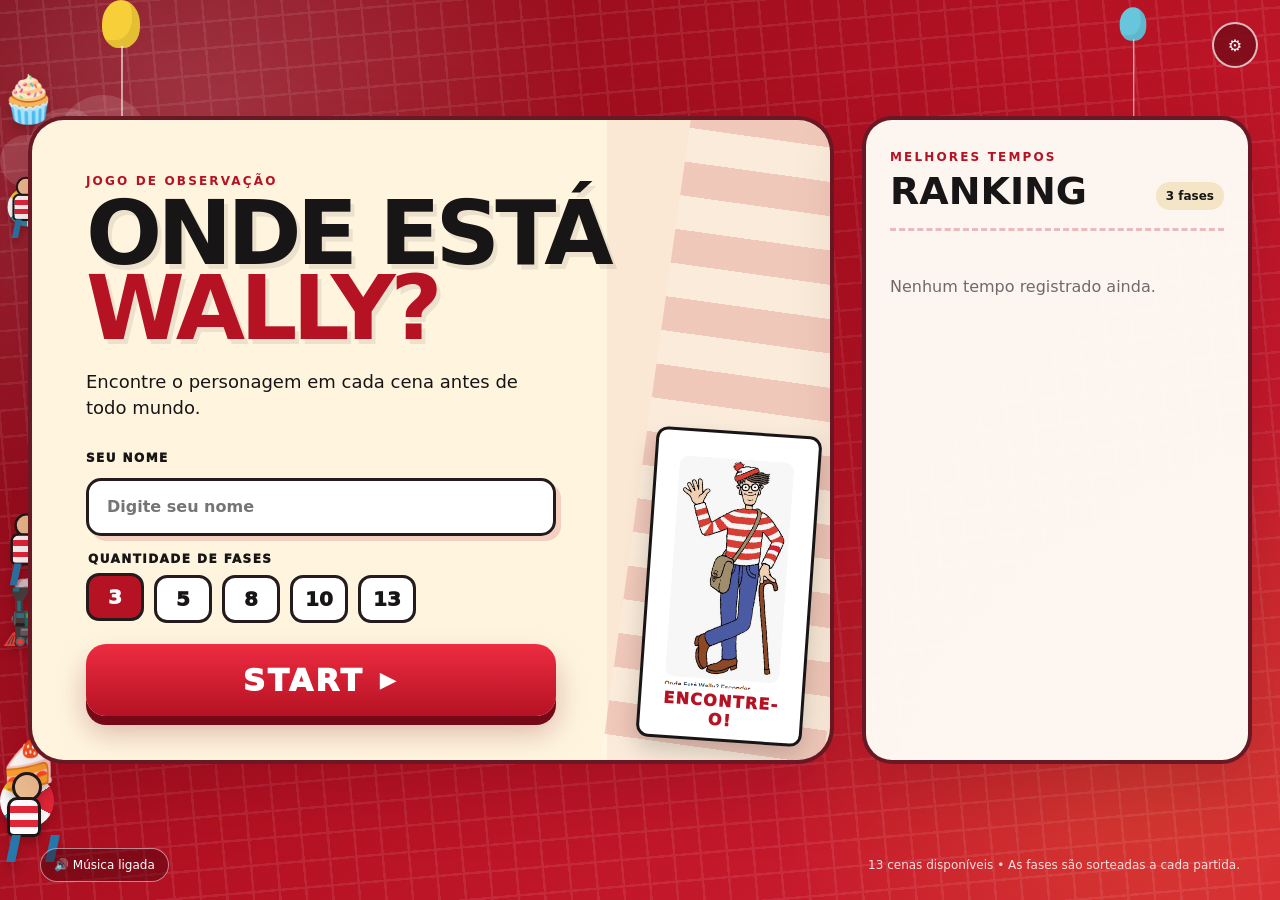
==== index.html @ ff806651 "first commit" ====
<!doctype html>
<html lang="pt-BR">
<head>
  <meta charset="UTF-8" />
  <meta name="viewport" content="width=device-width, initial-scale=1.0" />
  <meta name="theme-color" content="#b51223" />
  <title>Onde Está Wally?</title>
  <link rel="stylesheet" href="styles.css" />
</head>
<body>
  <main id="app">
    <section id="menuScreen" class="screen menu-screen active" aria-labelledby="gameTitle">
      <div class="animated-world" aria-hidden="true">
        <span class="cloud cloud-a"></span>
        <span class="cloud cloud-b"></span>
        <span class="balloon balloon-a"></span>
        <span class="balloon balloon-b"></span>
        <span class="beach-ball ball-a"></span>
        <span class="beach-ball ball-b"></span>
        <span class="cake cake-a">🍰</span>
        <span class="cake cake-b">🧁</span>
        <span class="train train-a">🚂</span>
        <span class="walker walker-a"><i></i></span>
        <span class="walker walker-b"><i></i></span>
        <span class="walker walker-c"><i></i></span>
      </div>

      <button id="settingsBtn" class="icon-btn settings-btn" type="button" aria-label="Configurar jogo" title="Configurar jogo">⚙</button>

      <div class="menu-layout">
        <section class="hero-card">
          <div class="target-card" aria-hidden="true">
            <img src="assets/ui/wally.png" alt="" draggable="false" />
            <span>ENCONTRE-O!</span>
          </div>

          <div class="hero-copy">
            <p class="eyebrow">JOGO DE OBSERVAÇÃO</p>
            <h1 id="gameTitle">ONDE ESTÁ<br><span>WALLY?</span></h1>
            <p class="subtitle">Encontre o personagem em cada cena antes de todo mundo.</p>
          </div>

          <form id="startForm" class="start-form" autocomplete="off">
            <label for="playerName">Seu nome</label>
            <input id="playerName" name="playerName" maxlength="18" placeholder="Digite seu nome" required />

            <fieldset>
              <legend>Quantidade de fases</legend>
              <div class="phase-options" id="phaseOptions">
                <label><input type="radio" name="phaseCount" value="3" checked><span>3</span></label>
                <label><input type="radio" name="phaseCount" value="5"><span>5</span></label>
                <label><input type="radio" name="phaseCount" value="8"><span>8</span></label>
                <label><input type="radio" name="phaseCount" value="10"><span>10</span></label>
                <label><input type="radio" name="phaseCount" value="13"><span>13</span></label>
              </div>
            </fieldset>

            <button class="start-btn" type="submit"><span>START</span><b>▶</b></button>
          </form>
        </section>

        <aside class="ranking-card" aria-labelledby="rankingTitle">
          <div class="ranking-heading">
            <div>
              <p class="eyebrow">MELHORES TEMPOS</p>
              <h2 id="rankingTitle">RANKING</h2>
            </div>
            <span id="rankingMode">3 fases</span>
          </div>
          <ol id="rankingList" class="ranking-list"></ol>
          <p id="rankingEmpty" class="ranking-empty">Nenhum tempo registrado ainda.</p>
        </aside>
      </div>

      <div class="menu-bottom">
        <button id="soundMenuBtn" class="sound-pill" type="button" aria-pressed="true">🔊 Música ligada</button>
        <span>13 cenas disponíveis • As fases são sorteadas a cada partida.</span>
      </div>
    </section>

    <section id="gameScreen" class="screen game-screen" aria-label="Jogo">
      <div class="game-hud">
        <div class="hud-box">
          <span class="hud-label">FASE</span>
          <strong id="phaseLabel">1/3</strong>
        </div>
        <div class="hud-box timer-box">
          <span class="hud-label">TEMPO</span>
          <strong id="timer">00:00.000</strong>
        </div>
        <div class="hud-actions">
          <button id="soundGameBtn" class="hud-icon" type="button" aria-label="Ligar ou desligar música">🔊</button>
          <button id="exitBtn" class="hud-icon" type="button" aria-label="Voltar ao menu">✕</button>
        </div>
      </div>

      <div class="stage-shell" id="stageShell">
        <div class="stage" id="stage">
          <img id="sceneImage" alt="Cena do jogo" draggable="false" />
          <button id="targetHitbox" class="target-hitbox" type="button" aria-label=""></button>
        </div>
      </div>

      <div id="foundOverlay" class="found-overlay" aria-live="polite">
        <div class="found-burst">
          <span>✓</span>
          <strong>ACHOU!</strong>
          <small id="foundTime">00:00.000</small>
        </div>
      </div>
    </section>

    <section id="resultScreen" class="screen result-screen" aria-labelledby="resultTitle">
      <div class="confetti" aria-hidden="true"></div>
      <div class="result-card">
        <p class="eyebrow">PARTIDA FINALIZADA</p>
        <h2 id="resultTitle">MANDOU BEM!</h2>
        <p id="resultPlayer" class="result-player"></p>

        <div class="result-time">
          <span>Tempo total</span>
          <strong id="resultTime">00:00.000</strong>
        </div>

        <div class="result-rank">
          <span>Sua posição</span>
          <strong id="resultPosition">#1</strong>
          <small id="resultMode">Ranking de 3 fases</small>
        </div>

        <div class="result-actions">
          <button id="playAgainBtn" class="primary-action" type="button">JOGAR NOVAMENTE</button>
          <button id="backMenuBtn" class="secondary-action" type="button">VOLTAR AO MENU</button>
        </div>
      </div>
    </section>

    <dialog id="settingsDialog" class="settings-dialog">
      <form method="dialog" class="settings-panel">
        <div class="settings-head">
          <div>
            <p class="eyebrow">AJUSTE DO PROJETO</p>
            <h2>Configurar pontos</h2>
          </div>
          <button class="dialog-close" value="cancel" aria-label="Fechar">✕</button>
        </div>
        <p>Use o calibrador caso alguma edição da imagem tenha o personagem em outra posição.</p>
        <a class="calibrate-link" href="calibrar.html">ABRIR CALIBRADOR</a>
        <button id="clearRankingBtn" class="danger-link" type="button">Limpar ranking local</button>
      </form>
    </dialog>
  </main>

  <script src="game.js"></script>
</body>
</html>
---- styles.css ----
:root {
  --red: #b51223;
  --red-dark: #760918;
  --red-bright: #e52639;
  --cream: #fff5df;
  --paper: #fffdf7;
  --ink: #181516;
  --blue: #2f9eb7;
  --yellow: #f7cf38;
  --shadow: 0 24px 70px rgba(83, 5, 19, .24);
}

* { box-sizing: border-box; }
html, body { margin: 0; min-height: 100%; }
body {
  font-family: "Trebuchet MS", "Arial Rounded MT Bold", system-ui, sans-serif;
  color: var(--ink);
  background: #16070a;
  overflow-x: hidden;
}
button, input { font: inherit; }
button { -webkit-tap-highlight-color: transparent; }
img { -webkit-user-drag: none; user-select: none; }

.screen { display: none; min-height: 100vh; }
.screen.active { display: flex; }

.menu-screen {
  position: relative;
  overflow: hidden;
  align-items: center;
  justify-content: center;
  padding: 48px 28px 68px;
  background:
    radial-gradient(circle at 15% 15%, rgba(255,255,255,.18), transparent 30%),
    radial-gradient(circle at 90% 85%, rgba(255,213,54,.16), transparent 28%),
    linear-gradient(135deg, #7f0918 0%, #b51223 50%, #d42034 100%);
}
.menu-screen::before {
  content: "";
  position: absolute;
  inset: 0;
  opacity: .08;
  background-image:
    repeating-linear-gradient(0deg, #fff 0 2px, transparent 2px 22px),
    repeating-linear-gradient(90deg, #fff 0 2px, transparent 2px 22px);
  transform: rotate(-5deg) scale(1.2);
}

.menu-layout {
  position: relative;
  z-index: 3;
  display: grid;
  grid-template-columns: minmax(560px, 830px) minmax(300px, 390px);
  gap: 28px;
  width: min(1240px, 100%);
  align-items: stretch;
}

.hero-card, .ranking-card {
  border: 4px solid rgba(93,7,21,.92);
  box-shadow: var(--shadow);
}
.hero-card {
  position: relative;
  overflow: hidden;
  min-height: 600px;
  border-radius: 36px;
  padding: 54px 54px 44px;
  background:
    linear-gradient(90deg, transparent 0 72%, rgba(181,18,35,.06) 72%),
    var(--cream);
}
.hero-card::after {
  content: "";
  position: absolute;
  right: -34px;
  top: -20px;
  width: 220px;
  height: 720px;
  opacity: .15;
  background: repeating-linear-gradient(0deg, var(--red) 0 34px, #fff 34px 68px);
  transform: rotate(8deg);
}
.hero-copy, .start-form { position: relative; z-index: 2; max-width: 525px; }
.eyebrow {
  margin: 0 0 8px;
  font-size: 12px;
  font-weight: 900;
  letter-spacing: .18em;
  color: var(--red);
}
h1 {
  margin: 0;
  font-size: clamp(58px, 7vw, 92px);
  line-height: .84;
  letter-spacing: -.055em;
  text-shadow: 4px 5px 0 rgba(0,0,0,.08);
}
h1 span { color: var(--red); }
.subtitle { max-width: 470px; margin: 22px 0 30px; font-size: 18px; line-height: 1.45; }

.target-card {
  position: absolute;
  z-index: 4;
  right: 18px;
  bottom: 18px;
  width: 166px;
  padding: 12px 12px 9px;
  transform: rotate(4deg);
  border: 3px solid #181516;
  border-radius: 12px;
  background: #fff;
  box-shadow: 0 12px 24px rgba(0,0,0,.18);
}
.target-card img { display: block; width: 100%; max-height: 242px; object-fit: contain; }
.target-card span { display: block; margin-top: 4px; text-align: center; font-weight: 1000; color: var(--red); letter-spacing: .08em; }

.start-form { display: grid; gap: 13px; }
.start-form > label, fieldset legend { font-size: 12px; font-weight: 1000; text-transform: uppercase; letter-spacing: .12em; }
.start-form input[type="text"], #playerName {
  width: min(100%, 470px);
  height: 58px;
  border: 3px solid #241b1d;
  border-radius: 15px;
  padding: 0 18px;
  outline: none;
  background: #fff;
  box-shadow: 5px 5px 0 rgba(181,18,35,.16);
  font-weight: 800;
}
#playerName:focus { border-color: var(--red); }
fieldset { margin: 3px 0 0; padding: 0; border: 0; }
.phase-options { display: flex; flex-wrap: wrap; gap: 10px; margin-top: 9px; }
.phase-options input { position: absolute; opacity: 0; pointer-events: none; }
.phase-options span {
  display: grid;
  place-items: center;
  width: 58px;
  height: 48px;
  border: 3px solid #241b1d;
  border-radius: 13px;
  background: #fff;
  font-size: 20px;
  font-weight: 1000;
  cursor: pointer;
  transition: transform .15s ease, background .15s ease, color .15s ease;
}
.phase-options input:checked + span { background: var(--red); color: #fff; transform: translateY(-2px); }

.start-btn {
  margin-top: 8px;
  width: min(100%, 470px);
  height: 72px;
  display: flex;
  align-items: center;
  justify-content: center;
  gap: 16px;
  border: 0;
  border-radius: 20px;
  color: #fff;
  background: linear-gradient(180deg, #ed2c41, #b51223);
  box-shadow: 0 9px 0 #760918, 0 16px 30px rgba(118,9,24,.28);
  font-size: 31px;
  font-weight: 1000;
  letter-spacing: .08em;
  cursor: pointer;
  transition: transform .15s ease, box-shadow .15s ease;
  animation: startPulse 2.6s ease-in-out infinite;
}
.start-btn:hover { transform: translateY(-2px) scale(1.01); }
.start-btn:active { transform: translateY(7px); box-shadow: 0 2px 0 #760918; }
.start-btn b { font-size: 22px; }
@keyframes startPulse { 50% { filter: brightness(1.08); } }

.ranking-card {
  position: relative;
  z-index: 2;
  border-radius: 30px;
  padding: 30px 24px;
  background: rgba(255,253,247,.97);
}
.ranking-heading { display: flex; align-items: end; justify-content: space-between; gap: 12px; padding-bottom: 18px; border-bottom: 3px dashed rgba(181,18,35,.26); }
.ranking-heading h2 { margin: 0; font-size: 38px; line-height: 1; }
.ranking-heading > span { padding: 7px 10px; border-radius: 999px; background: #f4e5c6; font-size: 12px; font-weight: 900; }
.ranking-list { list-style: none; margin: 20px 0 0; padding: 0; display: grid; gap: 10px; counter-reset: rank; }
.ranking-list li {
  counter-increment: rank;
  display: grid;
  grid-template-columns: 36px 1fr auto;
  align-items: center;
  gap: 10px;
  min-height: 48px;
  padding: 8px 10px;
  border-radius: 13px;
  background: #f6efe2;
}
.ranking-list li::before { content: counter(rank) "º"; font-size: 16px; font-weight: 1000; color: var(--red); }
.ranking-name { overflow: hidden; text-overflow: ellipsis; white-space: nowrap; font-weight: 900; }
.ranking-time { font-variant-numeric: tabular-nums; font-weight: 1000; }
.ranking-list li:nth-child(1) { background: #fff0a7; transform: scale(1.015); }
.ranking-list li:nth-child(2) { background: #e8ecef; }
.ranking-list li:nth-child(3) { background: #f3d3b5; }
.ranking-empty { margin: 24px 0 0; color: #74676a; line-height: 1.5; }

.settings-btn { position: absolute; z-index: 10; right: 22px; top: 22px; }
.icon-btn, .hud-icon {
  display: grid;
  place-items: center;
  width: 46px;
  height: 46px;
  border: 2px solid rgba(255,255,255,.72);
  border-radius: 50%;
  color: #fff;
  background: rgba(53,0,10,.42);
  backdrop-filter: blur(10px);
  cursor: pointer;
}
.menu-bottom {
  position: absolute;
  z-index: 3;
  left: 50%;
  bottom: 18px;
  transform: translateX(-50%);
  width: min(1200px, calc(100% - 40px));
  display: flex;
  align-items: center;
  justify-content: space-between;
  gap: 16px;
  color: rgba(255,255,255,.84);
  font-size: 12px;
}
.sound-pill {
  border: 1px solid rgba(255,255,255,.5);
  border-radius: 999px;
  padding: 9px 13px;
  color: #fff;
  background: rgba(60,0,12,.4);
  cursor: pointer;
}

.animated-world { position: absolute; inset: 0; z-index: 1; pointer-events: none; overflow: hidden; }
.cloud { position: absolute; width: 170px; height: 52px; border-radius: 999px; background: rgba(255,255,255,.14); filter: blur(.3px); }
.cloud::before, .cloud::after { content:""; position:absolute; border-radius:50%; background:inherit; }
.cloud::before { width:72px; height:72px; left:30px; top:-27px; }
.cloud::after { width:90px; height:90px; right:22px; top:-40px; }
.cloud-a { top: 15%; animation: drift 22s linear infinite; }
.cloud-b { top: 68%; animation: drift 31s linear -12s infinite reverse; transform: scale(.7); }
@keyframes drift { from { left:-260px; } to { left:110%; } }
.balloon { position:absolute; width:38px; height:48px; border-radius:55% 55% 48% 48%; background:var(--yellow); box-shadow: inset -8px -8px 0 rgba(0,0,0,.08); }
.balloon::after { content:""; position:absolute; left:50%; top:46px; height:120px; border-left:2px solid rgba(255,255,255,.58); }
.balloon-a { left:8%; animation: floatUp 11s linear infinite; }
.balloon-b { left:87%; transform:scale(.7); animation: floatUp 15s linear -6s infinite; background:#68c6dc; }
@keyframes floatUp { from { top:110%; } to { top:-180px; } }
.beach-ball { position:absolute; width:54px; height:54px; border-radius:50%; background:conic-gradient(#fff 0 16%, #e52639 16% 33%, #fff 33% 50%, #2f9eb7 50% 66%, #fff 66% 83%, #f7cf38 83%); box-shadow:0 6px 10px rgba(0,0,0,.15); }
.ball-a { bottom:8%; animation: ballRun 13s linear infinite; }
.ball-b { top:20%; animation: ballRun 18s linear -8s infinite reverse; transform:scale(.72); }
@keyframes ballRun { from { left:-80px; rotate:0deg; } to { left:110%; rotate:720deg; } }
.cake, .train { position:absolute; font-size:46px; filter: drop-shadow(0 6px 5px rgba(0,0,0,.18)); }
.cake-a { bottom:12%; animation: objectRun 18s linear -2s infinite; }
.cake-b { top:8%; animation: objectRun 26s linear -12s infinite reverse; }
.train-a { bottom:28%; font-size:62px; animation: objectRun 23s linear -7s infinite; }
@keyframes objectRun { from { left:-140px; } to { left:110%; } }
.walker { position:absolute; width:48px; height:92px; filter:drop-shadow(0 8px 4px rgba(0,0,0,.14)); }
.walker::before { content:""; position:absolute; left:12px; top:0; width:24px; height:24px; border-radius:50%; background:#f0c092; border:3px solid #1d1718; }
.walker i { position:absolute; left:7px; top:25px; width:34px; height:40px; border:3px solid #1d1718; border-radius:10px 10px 7px 7px; background:repeating-linear-gradient(0deg,#fff 0 7px,var(--red-bright) 7px 14px); }
.walker::after { content:""; position:absolute; left:9px; top:63px; width:30px; height:27px; border-left:9px solid #2678ab; border-right:9px solid #2678ab; transform:skew(-12deg); }
.walker-a { bottom:4%; animation: walkerRun 19s linear infinite; }
.walker-b { top:18%; transform:scale(.68); animation: walkerRun 28s linear -12s infinite reverse; }
.walker-c { top:56%; transform:scale(.8); animation: walkerRun 23s linear -7s infinite; }
@keyframes walkerRun { from { left:-100px; } to { left:110%; } }

/* GAME */
.game-screen {
  position: relative;
  min-height: 100vh;
  align-items: center;
  justify-content: center;
  overflow: hidden;
  background: #0a0909;
  user-select: none;
}
.game-hud {
  position: fixed;
  z-index: 20;
  top: 14px;
  left: 14px;
  right: 14px;
  display: flex;
  align-items: stretch;
  gap: 10px;
  pointer-events: none;
}
.hud-box {
  min-width: 82px;
  padding: 10px 14px;
  border: 2px solid rgba(255,255,255,.45);
  border-radius: 14px;
  color: #fff;
  background: rgba(20,10,12,.78);
  box-shadow: 0 8px 24px rgba(0,0,0,.25);
  backdrop-filter: blur(12px);
}
.timer-box { min-width: 150px; }
.hud-label { display:block; margin-bottom:2px; font-size:9px; font-weight:1000; letter-spacing:.16em; opacity:.7; }
.hud-box strong { font-size:19px; font-variant-numeric: tabular-nums; }
.hud-actions { display:flex; gap:8px; margin-left:auto; pointer-events:auto; }
.hud-icon { border-color:rgba(255,255,255,.35); background:rgba(20,10,12,.76); }

.stage-shell { width:100vw; height:100vh; display:flex; align-items:center; justify-content:center; overflow:hidden; background:#080808; }
.stage { position:relative; display:inline-block; line-height:0; max-width:100vw; max-height:100vh; }
.stage img {
  display:block;
  max-width:100vw;
  max-height:100vh;
  width:auto;
  height:auto;
  object-fit:contain;
  pointer-events:none;
  user-select:none;
  -webkit-user-drag:none;
}
.target-hitbox {
  position:absolute;
  z-index:5;
  border:0;
  padding:0;
  background:transparent;
  cursor:default !important;
  outline:none;
  touch-action:manipulation;
}
.target-hitbox:focus, .target-hitbox:hover, .target-hitbox:active { background:transparent; box-shadow:none; cursor:default !important; }

.found-overlay {
  position:fixed;
  z-index:30;
  inset:0;
  display:grid;
  place-items:center;
  pointer-events:none;
  opacity:0;
  background:rgba(181,18,35,.12);
  transition:opacity .15s ease;
}
.found-overlay.show { opacity:1; }
.found-burst {
  width:210px;
  height:210px;
  display:flex;
  flex-direction:column;
  align-items:center;
  justify-content:center;
  border:8px solid #fff;
  border-radius:50%;
  color:#fff;
  background:var(--red);
  box-shadow:0 0 0 10px rgba(181,18,35,.35), 0 28px 60px rgba(0,0,0,.3);
  transform:scale(.4) rotate(-12deg);
}
.found-overlay.show .found-burst { animation: popFound .7s cubic-bezier(.2,1.5,.3,1) forwards; }
.found-burst span { font-size:44px; font-weight:1000; }
.found-burst strong { font-size:35px; }
.found-burst small { margin-top:5px; font-size:13px; font-weight:900; font-variant-numeric:tabular-nums; }
@keyframes popFound { 65% { transform:scale(1.08) rotate(3deg); } 100% { transform:scale(1) rotate(0); } }

/* RESULT */
.result-screen {
  position:relative;
  align-items:center;
  justify-content:center;
  overflow:hidden;
  padding:34px 18px;
  background:radial-gradient(circle at 50% 20%, #dc3546, #8e0a1b 68%);
}
.result-card {
  position:relative;
  z-index:2;
  width:min(570px,100%);
  padding:46px;
  border:4px solid #65101a;
  border-radius:32px;
  text-align:center;
  background:var(--cream);
  box-shadow:var(--shadow);
}
.result-card h2 { margin:0; font-size:52px; line-height:1; }
.result-player { margin:12px 0 26px; color:#65565a; }
.result-time { padding:24px; border-radius:22px; background:#fff; box-shadow:inset 0 0 0 2px rgba(181,18,35,.12); }
.result-time span, .result-rank span { display:block; font-size:11px; font-weight:1000; text-transform:uppercase; letter-spacing:.13em; }
.result-time strong { display:block; margin-top:4px; color:var(--red); font-size:44px; font-variant-numeric:tabular-nums; }
.result-rank { margin:18px 0 24px; }
.result-rank strong { display:block; margin:4px 0; font-size:34px; }
.result-rank small { color:#74676a; }
.result-actions { display:grid; gap:10px; }
.primary-action, .secondary-action, .calibrate-link {
  min-height:54px;
  display:flex;
  align-items:center;
  justify-content:center;
  border-radius:14px;
  font-weight:1000;
  text-decoration:none;
  cursor:pointer;
}
.primary-action { border:0; color:#fff; background:var(--red); }
.secondary-action { border:3px solid var(--ink); color:var(--ink); background:#fff; }
.confetti::before, .confetti::after { content:"✦  ●  ★  ■  ✦  ●  ★  ■"; position:absolute; left:-10%; width:120%; color:rgba(255,255,255,.35); font-size:30px; letter-spacing:4vw; animation:confettiFall 9s linear infinite; }
.confetti::after { animation-delay:-4s; }
@keyframes confettiFall { from{top:-80px; transform:rotate(0)} to{top:110%; transform:rotate(180deg)} }

/* SETTINGS */
.settings-dialog { width:min(520px,calc(100% - 30px)); border:0; border-radius:24px; padding:0; box-shadow:0 28px 80px rgba(0,0,0,.4); }
.settings-dialog::backdrop { background:rgba(24,5,9,.72); backdrop-filter:blur(4px); }
.settings-panel { padding:28px; background:var(--cream); }
.settings-head { display:flex; align-items:flex-start; justify-content:space-between; gap:15px; }
.settings-head h2 { margin:0; font-size:32px; }
.settings-panel > p { color:#66585b; line-height:1.5; }
.dialog-close { border:0; background:transparent; font-size:22px; cursor:pointer; }
.calibrate-link { margin-top:20px; color:#fff; background:var(--red); }
.danger-link { margin-top:14px; border:0; color:#8b1522; background:transparent; text-decoration:underline; cursor:pointer; }

@media (max-width: 980px) {
  .menu-screen { align-items:flex-start; overflow:auto; padding-top:70px; }
  .menu-layout { grid-template-columns:1fr; max-width:720px; }
  .hero-card { min-height:unset; }
  .ranking-card { min-height:340px; }
  .menu-bottom { position:relative; left:auto; bottom:auto; transform:none; margin-top:24px; }
}
@media (max-width: 620px) {
  .menu-screen { padding:64px 12px 26px; }
  .hero-card { padding:34px 22px 28px; border-radius:25px; }
  h1 { font-size:58px; }
  .subtitle { padding-right:80px; font-size:15px; }
  .target-card { right:8px; top:28px; bottom:auto; width:90px; transform:rotate(5deg); }
  .target-card span { font-size:9px; }
  .start-btn { height:64px; font-size:26px; }
  .ranking-card { border-radius:25px; }
  .menu-bottom { flex-direction:column; align-items:flex-start; }
  .hud-box { padding:8px 10px; }
  .timer-box { min-width:130px; }
  .hud-box strong { font-size:16px; }
  .hud-icon { width:42px; height:42px; }
  .result-card { padding:34px 22px; }
  .result-card h2 { font-size:42px; }
  .result-time strong { font-size:34px; }
}
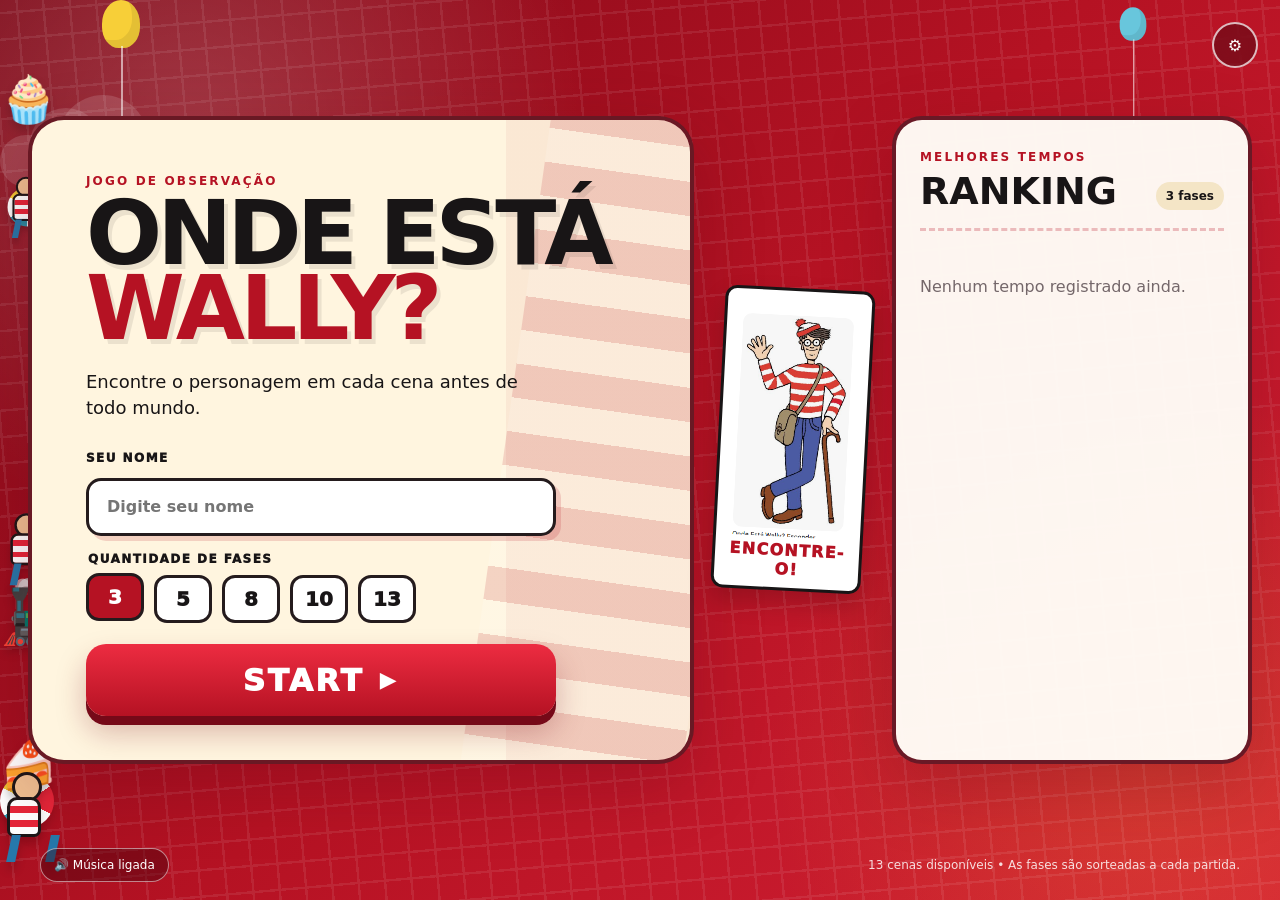
==== commit 5ed68598: "first atualizado fases" ====
--- a/index.html
+++ b/index.html
@@ -5,7 +5,7 @@
   <meta name="viewport" content="width=device-width, initial-scale=1.0" />
   <meta name="theme-color" content="#b51223" />
   <title>Onde Está Wally?</title>
-  <link rel="stylesheet" href="styles.css" />
+  <link rel="stylesheet" href="styles.css?v=20260812-4" />
 </head>
 <body>
   <main id="app">
@@ -29,11 +29,6 @@
 
       <div class="menu-layout">
         <section class="hero-card">
-          <div class="target-card" aria-hidden="true">
-            <img src="assets/ui/wally.png" alt="" draggable="false" />
-            <span>ENCONTRE-O!</span>
-          </div>
-
           <div class="hero-copy">
             <p class="eyebrow">JOGO DE OBSERVAÇÃO</p>
             <h1 id="gameTitle">ONDE ESTÁ<br><span>WALLY?</span></h1>
@@ -58,6 +53,13 @@
             <button class="start-btn" type="submit"><span>START</span><b>▶</b></button>
           </form>
         </section>
+
+        <div class="mascot-side" aria-hidden="true">
+          <div class="target-card">
+            <img src="assets/ui/wally.png" alt="" draggable="false" />
+            <span>ENCONTRE-O!</span>
+          </div>
+        </div>
 
         <aside class="ranking-card" aria-labelledby="rankingTitle">
           <div class="ranking-heading">
@@ -151,6 +153,6 @@
     </dialog>
   </main>
 
-  <script src="game.js"></script>
+  <script src="game.js?v=20260812-4"></script>
 </body>
 </html>
--- a/styles.css
+++ b/styles.css
@@ -51,9 +51,9 @@
   position: relative;
   z-index: 3;
   display: grid;
-  grid-template-columns: minmax(560px, 830px) minmax(300px, 390px);
-  gap: 28px;
-  width: min(1240px, 100%);
+  grid-template-columns: minmax(520px, 720px) 158px minmax(290px, 360px);
+  gap: 20px;
+  width: min(1320px, 100%);
   align-items: stretch;
 }
 
@@ -100,20 +100,27 @@
 h1 span { color: var(--red); }
 .subtitle { max-width: 470px; margin: 22px 0 30px; font-size: 18px; line-height: 1.45; }
 
+.mascot-side {
+  position: relative;
+  z-index: 4;
+  display: flex;
+  align-items: center;
+  justify-content: center;
+  min-width: 0;
+  pointer-events: none;
+}
 .target-card {
-  position: absolute;
-  z-index: 4;
-  right: 18px;
-  bottom: 18px;
-  width: 166px;
+  position: relative;
+  width: 150px;
   padding: 12px 12px 9px;
-  transform: rotate(4deg);
+  transform: rotate(3deg);
   border: 3px solid #181516;
   border-radius: 12px;
   background: #fff;
   box-shadow: 0 12px 24px rgba(0,0,0,.18);
-}
-.target-card img { display: block; width: 100%; max-height: 242px; object-fit: contain; }
+  pointer-events: none;
+}
+.target-card img { display: block; width: 100%; max-height: 242px; object-fit: contain; pointer-events: none; }
 .target-card span { display: block; margin-top: 4px; text-align: center; font-weight: 1000; color: var(--red); letter-spacing: .08em; }
 
 .start-form { display: grid; gap: 13px; }
@@ -424,6 +431,8 @@
   .menu-screen { align-items:flex-start; overflow:auto; padding-top:70px; }
   .menu-layout { grid-template-columns:1fr; max-width:720px; }
   .hero-card { min-height:unset; }
+  .mascot-side { justify-self:center; margin-top:-8px; margin-bottom:-4px; }
+  .target-card { width:132px; transform:rotate(2deg); }
   .ranking-card { min-height:340px; }
   .menu-bottom { position:relative; left:auto; bottom:auto; transform:none; margin-top:24px; }
 }
@@ -431,8 +440,9 @@
   .menu-screen { padding:64px 12px 26px; }
   .hero-card { padding:34px 22px 28px; border-radius:25px; }
   h1 { font-size:58px; }
-  .subtitle { padding-right:80px; font-size:15px; }
-  .target-card { right:8px; top:28px; bottom:auto; width:90px; transform:rotate(5deg); }
+  .subtitle { padding-right:0; font-size:15px; }
+  .mascot-side { margin-top:-2px; margin-bottom:-2px; }
+  .target-card { width:108px; transform:rotate(2deg); }
   .target-card span { font-size:9px; }
   .start-btn { height:64px; font-size:26px; }
   .ranking-card { border-radius:25px; }
